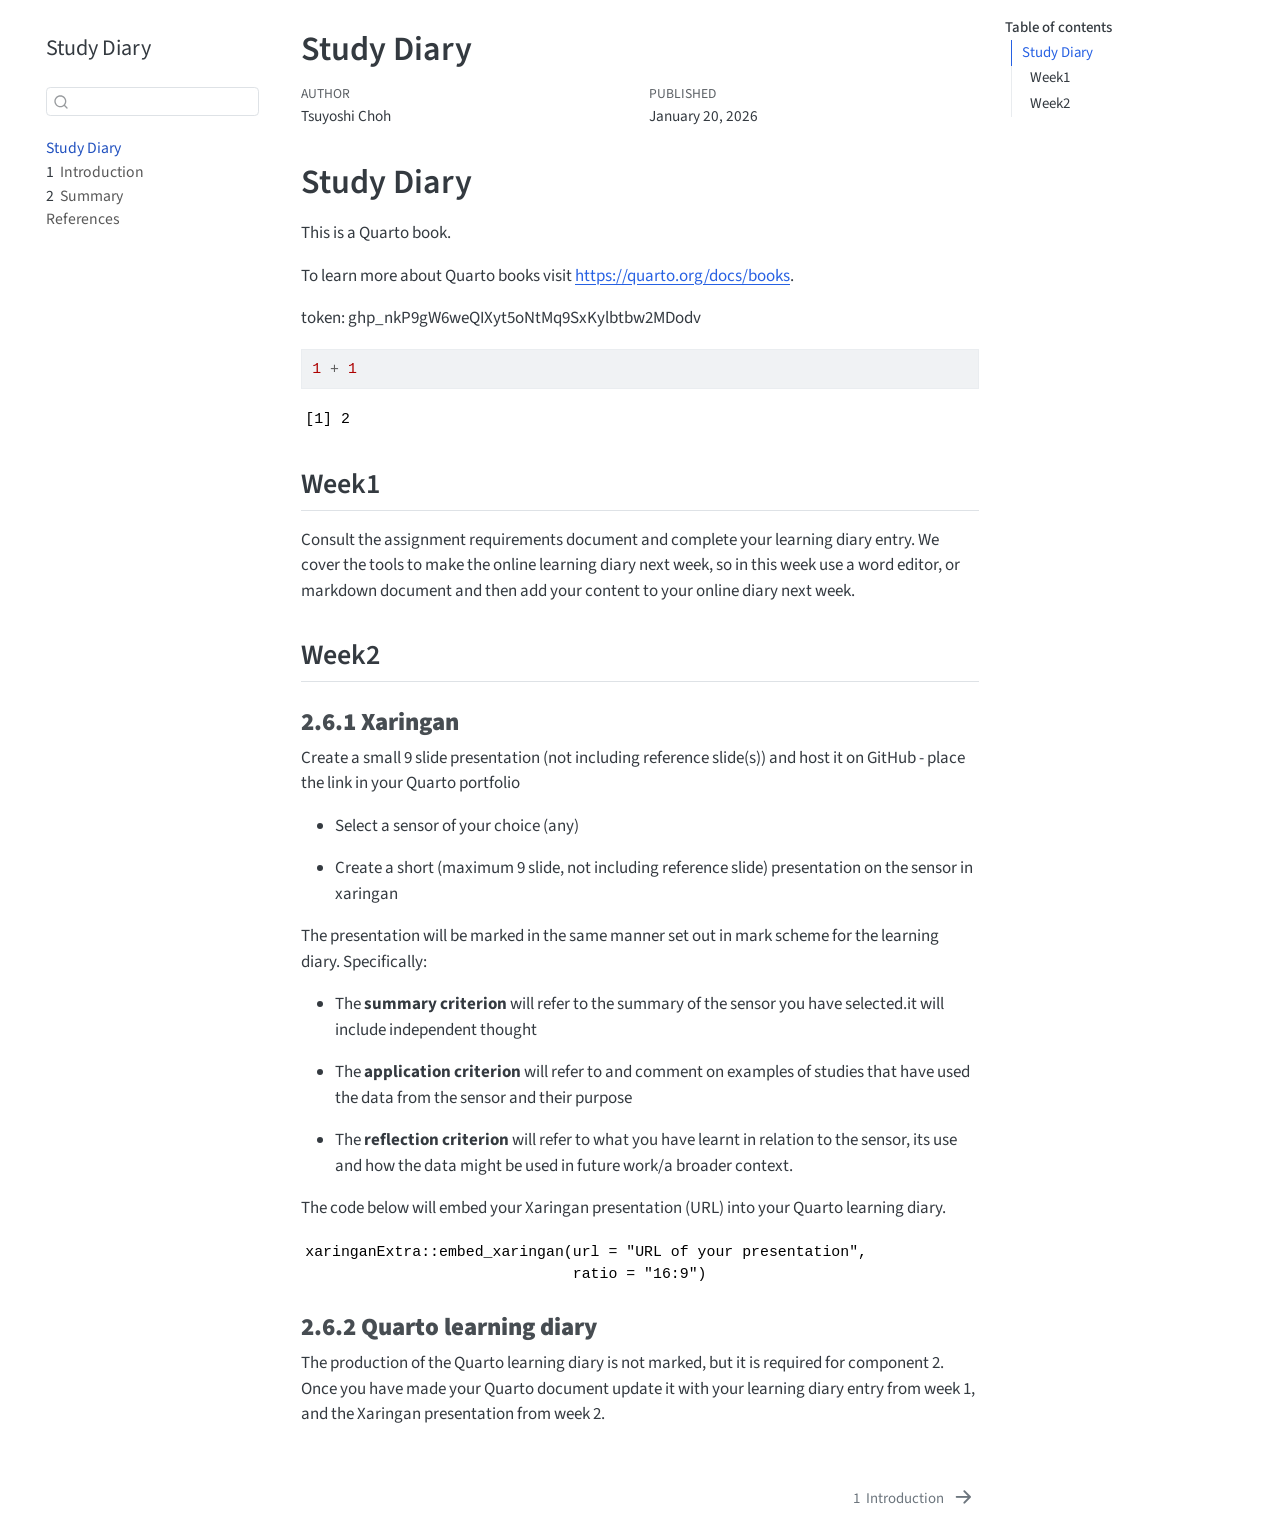
==== docs/index.html @ 83018c28 "Initial commit: setting up the structure for learning diary" ====
<!DOCTYPE html>
<html xmlns="http://www.w3.org/1999/xhtml" lang="en" xml:lang="en"><head>

<meta charset="utf-8">
<meta name="generator" content="quarto-1.8.27">

<meta name="viewport" content="width=device-width, initial-scale=1.0, user-scalable=yes">

<meta name="author" content="Tsuyoshi Choh">
<meta name="dcterms.date" content="2026-01-20">

<title>Study Diary</title>
<style>
code{white-space: pre-wrap;}
span.smallcaps{font-variant: small-caps;}
div.columns{display: flex; gap: min(4vw, 1.5em);}
div.column{flex: auto; overflow-x: auto;}
div.hanging-indent{margin-left: 1.5em; text-indent: -1.5em;}
ul.task-list{list-style: none;}
ul.task-list li input[type="checkbox"] {
  width: 0.8em;
  margin: 0 0.8em 0.2em -1em; /* quarto-specific, see https://github.com/quarto-dev/quarto-cli/issues/4556 */ 
  vertical-align: middle;
}
/* CSS for syntax highlighting */
html { -webkit-text-size-adjust: 100%; }
pre > code.sourceCode { white-space: pre; position: relative; }
pre > code.sourceCode > span { display: inline-block; line-height: 1.25; }
pre > code.sourceCode > span:empty { height: 1.2em; }
.sourceCode { overflow: visible; }
code.sourceCode > span { color: inherit; text-decoration: inherit; }
div.sourceCode { margin: 1em 0; }
pre.sourceCode { margin: 0; }
@media screen {
div.sourceCode { overflow: auto; }
}
@media print {
pre > code.sourceCode { white-space: pre-wrap; }
pre > code.sourceCode > span { text-indent: -5em; padding-left: 5em; }
}
pre.numberSource code
  { counter-reset: source-line 0; }
pre.numberSource code > span
  { position: relative; left: -4em; counter-increment: source-line; }
pre.numberSource code > span > a:first-child::before
  { content: counter(source-line);
    position: relative; left: -1em; text-align: right; vertical-align: baseline;
    border: none; display: inline-block;
    -webkit-touch-callout: none; -webkit-user-select: none;
    -khtml-user-select: none; -moz-user-select: none;
    -ms-user-select: none; user-select: none;
    padding: 0 4px; width: 4em;
  }
pre.numberSource { margin-left: 3em;  padding-left: 4px; }
div.sourceCode
  {   }
@media screen {
pre > code.sourceCode > span > a:first-child::before { text-decoration: underline; }
}
</style>


<script src="site_libs/quarto-nav/quarto-nav.js"></script>
<script src="site_libs/quarto-nav/headroom.min.js"></script>
<script src="site_libs/clipboard/clipboard.min.js"></script>
<script src="site_libs/quarto-search/autocomplete.umd.js"></script>
<script src="site_libs/quarto-search/fuse.min.js"></script>
<script src="site_libs/quarto-search/quarto-search.js"></script>
<meta name="quarto:offset" content="./">
<link href="./intro.html" rel="next">
<script src="site_libs/quarto-html/quarto.js" type="module"></script>
<script src="site_libs/quarto-html/tabsets/tabsets.js" type="module"></script>
<script src="site_libs/quarto-html/axe/axe-check.js" type="module"></script>
<script src="site_libs/quarto-html/popper.min.js"></script>
<script src="site_libs/quarto-html/tippy.umd.min.js"></script>
<script src="site_libs/quarto-html/anchor.min.js"></script>
<link href="site_libs/quarto-html/tippy.css" rel="stylesheet">
<link href="site_libs/quarto-html/quarto-syntax-highlighting-ed96de9b727972fe78a7b5d16c58bf87.css" rel="stylesheet" id="quarto-text-highlighting-styles">
<script src="site_libs/bootstrap/bootstrap.min.js"></script>
<link href="site_libs/bootstrap/bootstrap-icons.css" rel="stylesheet">
<link href="site_libs/bootstrap/bootstrap-27c261d06b905028a18691de25d09dde.min.css" rel="stylesheet" append-hash="true" id="quarto-bootstrap" data-mode="light">
<script id="quarto-search-options" type="application/json">{
  "location": "sidebar",
  "copy-button": false,
  "collapse-after": 3,
  "panel-placement": "start",
  "type": "textbox",
  "limit": 50,
  "keyboard-shortcut": [
    "f",
    "/",
    "s"
  ],
  "show-item-context": false,
  "language": {
    "search-no-results-text": "No results",
    "search-matching-documents-text": "matching documents",
    "search-copy-link-title": "Copy link to search",
    "search-hide-matches-text": "Hide additional matches",
    "search-more-match-text": "more match in this document",
    "search-more-matches-text": "more matches in this document",
    "search-clear-button-title": "Clear",
    "search-text-placeholder": "",
    "search-detached-cancel-button-title": "Cancel",
    "search-submit-button-title": "Submit",
    "search-label": "Search"
  }
}</script>


</head>

<body class="nav-sidebar floating quarto-light">

<div id="quarto-search-results"></div>
  <header id="quarto-header" class="headroom fixed-top">
  <nav class="quarto-secondary-nav">
    <div class="container-fluid d-flex">
      <button type="button" class="quarto-btn-toggle btn" data-bs-toggle="collapse" role="button" data-bs-target=".quarto-sidebar-collapse-item" aria-controls="quarto-sidebar" aria-expanded="false" aria-label="Toggle sidebar navigation" onclick="if (window.quartoToggleHeadroom) { window.quartoToggleHeadroom(); }">
        <i class="bi bi-layout-text-sidebar-reverse"></i>
      </button>
        <nav class="quarto-page-breadcrumbs" aria-label="breadcrumb"><ol class="breadcrumb"><li class="breadcrumb-item"><a href="./index.html">Study Diary</a></li></ol></nav>
        <a class="flex-grow-1" role="navigation" data-bs-toggle="collapse" data-bs-target=".quarto-sidebar-collapse-item" aria-controls="quarto-sidebar" aria-expanded="false" aria-label="Toggle sidebar navigation" onclick="if (window.quartoToggleHeadroom) { window.quartoToggleHeadroom(); }">      
        </a>
      <button type="button" class="btn quarto-search-button" aria-label="Search" onclick="window.quartoOpenSearch();">
        <i class="bi bi-search"></i>
      </button>
    </div>
  </nav>
</header>
<!-- content -->
<div id="quarto-content" class="quarto-container page-columns page-rows-contents page-layout-article">
<!-- sidebar -->
  <nav id="quarto-sidebar" class="sidebar collapse collapse-horizontal quarto-sidebar-collapse-item sidebar-navigation floating overflow-auto">
    <div class="pt-lg-2 mt-2 text-left sidebar-header">
    <div class="sidebar-title mb-0 py-0">
      <a href="./">Study Diary</a> 
    </div>
      </div>
        <div class="mt-2 flex-shrink-0 align-items-center">
        <div class="sidebar-search">
        <div id="quarto-search" class="" title="Search"></div>
        </div>
        </div>
    <div class="sidebar-menu-container"> 
    <ul class="list-unstyled mt-1">
        <li class="sidebar-item">
  <div class="sidebar-item-container"> 
  <a href="./index.html" class="sidebar-item-text sidebar-link active">
 <span class="menu-text">Study Diary</span></a>
  </div>
</li>
        <li class="sidebar-item">
  <div class="sidebar-item-container"> 
  <a href="./intro.html" class="sidebar-item-text sidebar-link">
 <span class="menu-text"><span class="chapter-number">1</span>&nbsp; <span class="chapter-title">Introduction</span></span></a>
  </div>
</li>
        <li class="sidebar-item">
  <div class="sidebar-item-container"> 
  <a href="./summary.html" class="sidebar-item-text sidebar-link">
 <span class="menu-text"><span class="chapter-number">2</span>&nbsp; <span class="chapter-title">Summary</span></span></a>
  </div>
</li>
        <li class="sidebar-item">
  <div class="sidebar-item-container"> 
  <a href="./references.html" class="sidebar-item-text sidebar-link">
 <span class="menu-text">References</span></a>
  </div>
</li>
    </ul>
    </div>
</nav>
<div id="quarto-sidebar-glass" class="quarto-sidebar-collapse-item" data-bs-toggle="collapse" data-bs-target=".quarto-sidebar-collapse-item"></div>
<!-- margin-sidebar -->
    <div id="quarto-margin-sidebar" class="sidebar margin-sidebar">
        <nav id="TOC" role="doc-toc" class="toc-active">
    <h2 id="toc-title">Table of contents</h2>
   
  <ul>
  <li><a href="#study-diary" id="toc-study-diary" class="nav-link active" data-scroll-target="#study-diary">Study Diary</a>
  <ul class="collapse">
  <li><a href="#week1" id="toc-week1" class="nav-link" data-scroll-target="#week1">Week1</a></li>
  <li><a href="#week2" id="toc-week2" class="nav-link" data-scroll-target="#week2">Week2</a>
  <ul class="collapse">
  <li><a href="#xaringan" id="toc-xaringan" class="nav-link" data-scroll-target="#xaringan"><strong>2.6.1 Xaringan</strong></a></li>
  <li><a href="#quarto-learning-diary" id="toc-quarto-learning-diary" class="nav-link" data-scroll-target="#quarto-learning-diary"><strong>2.6.2 Quarto learning diary</strong></a></li>
  </ul></li>
  </ul></li>
  </ul>
</nav>
    </div>
<!-- main -->
<main class="content" id="quarto-document-content">

<header id="title-block-header" class="quarto-title-block default">
<div class="quarto-title">
<h1 class="title">Study Diary</h1>
</div>



<div class="quarto-title-meta">

    <div>
    <div class="quarto-title-meta-heading">Author</div>
    <div class="quarto-title-meta-contents">
             <p>Tsuyoshi Choh </p>
          </div>
  </div>
    
    <div>
    <div class="quarto-title-meta-heading">Published</div>
    <div class="quarto-title-meta-contents">
      <p class="date">January 20, 2026</p>
    </div>
  </div>
  
    
  </div>
  


</header>


<section id="study-diary" class="level1 unnumbered">
<h1 class="unnumbered">Study Diary</h1>
<p>This is a Quarto book.</p>
<p>To learn more about Quarto books visit <a href="https://quarto.org/docs/books" class="uri">https://quarto.org/docs/books</a>.</p>
<p>token: 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</p>
<div class="cell">
<div class="code-copy-outer-scaffold"><div class="sourceCode cell-code" id="cb1"><pre class="sourceCode r code-with-copy"><code class="sourceCode r"><span id="cb1-1"><a href="#cb1-1" aria-hidden="true" tabindex="-1"></a><span class="dv">1</span> <span class="sc">+</span> <span class="dv">1</span></span></code></pre></div><button title="Copy to Clipboard" class="code-copy-button"><i class="bi"></i></button></div>
<div class="cell-output cell-output-stdout">
<pre><code>[1] 2</code></pre>
</div>
</div>
<section id="week1" class="level2">
<h2 class="anchored" data-anchor-id="week1">Week1</h2>
<p>Consult the assignment requirements document and complete your learning diary entry. We cover the tools to make the online learning diary next week, so in this week use a word editor, or markdown document and then add your content to your online diary next week.</p>
</section>
<section id="week2" class="level2">
<h2 class="anchored" data-anchor-id="week2">Week2</h2>
<section id="xaringan" class="level3">
<h3 class="anchored" data-anchor-id="xaringan"><strong>2.6.1 Xaringan</strong></h3>
<p>Create a small 9 slide presentation (not including reference slide(s)) and host it on GitHub - place the link in your Quarto portfolio</p>
<ul>
<li><p>Select a sensor of your choice (any)</p></li>
<li><p>Create a short (maximum 9 slide, not including reference slide) presentation on the sensor in xaringan</p></li>
</ul>
<p>The presentation will be marked in the same manner set out in mark scheme for the learning diary. Specifically:</p>
<ul>
<li><p>The <strong>summary criterion</strong> will refer to the summary of the sensor you have selected.it will include independent thought</p></li>
<li><p>The <strong>application criterion</strong> will refer to and comment on examples of studies that have used the data from the sensor and their purpose</p></li>
<li><p>The <strong>reflection criterion</strong> will refer to what you have learnt in relation to the sensor, its use and how the data might be used in future work/a broader context.</p></li>
</ul>
<p>The code below will embed your Xaringan presentation (URL) into your Quarto learning diary.</p>
<pre><code>xaringanExtra::embed_xaringan(url = "URL of your presentation",
                              ratio = "16:9")</code></pre>
</section>
<section id="quarto-learning-diary" class="level3">
<h3 class="anchored" data-anchor-id="quarto-learning-diary"><strong>2.6.2 Quarto learning diary</strong></h3>
<p>The production of the Quarto learning diary is not marked, but it is required for component 2. Once you have made your Quarto document update it with your learning diary entry from week 1, and the Xaringan presentation from week 2.</p>


</section>
</section>
</section>

</main> <!-- /main -->
<script id="quarto-html-after-body" type="application/javascript">
  window.document.addEventListener("DOMContentLoaded", function (event) {
    const icon = "";
    const anchorJS = new window.AnchorJS();
    anchorJS.options = {
      placement: 'right',
      icon: icon
    };
    anchorJS.add('.anchored');
    const isCodeAnnotation = (el) => {
      for (const clz of el.classList) {
        if (clz.startsWith('code-annotation-')) {                     
          return true;
        }
      }
      return false;
    }
    const onCopySuccess = function(e) {
      // button target
      const button = e.trigger;
      // don't keep focus
      button.blur();
      // flash "checked"
      button.classList.add('code-copy-button-checked');
      var currentTitle = button.getAttribute("title");
      button.setAttribute("title", "Copied!");
      let tooltip;
      if (window.bootstrap) {
        button.setAttribute("data-bs-toggle", "tooltip");
        button.setAttribute("data-bs-placement", "left");
        button.setAttribute("data-bs-title", "Copied!");
        tooltip = new bootstrap.Tooltip(button, 
          { trigger: "manual", 
            customClass: "code-copy-button-tooltip",
            offset: [0, -8]});
        tooltip.show();    
      }
      setTimeout(function() {
        if (tooltip) {
          tooltip.hide();
          button.removeAttribute("data-bs-title");
          button.removeAttribute("data-bs-toggle");
          button.removeAttribute("data-bs-placement");
        }
        button.setAttribute("title", currentTitle);
        button.classList.remove('code-copy-button-checked');
      }, 1000);
      // clear code selection
      e.clearSelection();
    }
    const getTextToCopy = function(trigger) {
      const outerScaffold = trigger.parentElement.cloneNode(true);
      const codeEl = outerScaffold.querySelector('code');
      for (const childEl of codeEl.children) {
        if (isCodeAnnotation(childEl)) {
          childEl.remove();
        }
      }
      return codeEl.innerText;
    }
    const clipboard = new window.ClipboardJS('.code-copy-button:not([data-in-quarto-modal])', {
      text: getTextToCopy
    });
    clipboard.on('success', onCopySuccess);
    if (window.document.getElementById('quarto-embedded-source-code-modal')) {
      const clipboardModal = new window.ClipboardJS('.code-copy-button[data-in-quarto-modal]', {
        text: getTextToCopy,
        container: window.document.getElementById('quarto-embedded-source-code-modal')
      });
      clipboardModal.on('success', onCopySuccess);
    }
      var localhostRegex = new RegExp(/^(?:http|https):\/\/localhost\:?[0-9]*\//);
      var mailtoRegex = new RegExp(/^mailto:/);
        var filterRegex = new RegExp('/' + window.location.host + '/');
      var isInternal = (href) => {
          return filterRegex.test(href) || localhostRegex.test(href) || mailtoRegex.test(href);
      }
      // Inspect non-navigation links and adorn them if external
     var links = window.document.querySelectorAll('a[href]:not(.nav-link):not(.navbar-brand):not(.toc-action):not(.sidebar-link):not(.sidebar-item-toggle):not(.pagination-link):not(.no-external):not([aria-hidden]):not(.dropdown-item):not(.quarto-navigation-tool):not(.about-link)');
      for (var i=0; i<links.length; i++) {
        const link = links[i];
        if (!isInternal(link.href)) {
          // undo the damage that might have been done by quarto-nav.js in the case of
          // links that we want to consider external
          if (link.dataset.originalHref !== undefined) {
            link.href = link.dataset.originalHref;
          }
        }
      }
    function tippyHover(el, contentFn, onTriggerFn, onUntriggerFn) {
      const config = {
        allowHTML: true,
        maxWidth: 500,
        delay: 100,
        arrow: false,
        appendTo: function(el) {
            return el.parentElement;
        },
        interactive: true,
        interactiveBorder: 10,
        theme: 'quarto',
        placement: 'bottom-start',
      };
      if (contentFn) {
        config.content = contentFn;
      }
      if (onTriggerFn) {
        config.onTrigger = onTriggerFn;
      }
      if (onUntriggerFn) {
        config.onUntrigger = onUntriggerFn;
      }
      window.tippy(el, config); 
    }
    const noterefs = window.document.querySelectorAll('a[role="doc-noteref"]');
    for (var i=0; i<noterefs.length; i++) {
      const ref = noterefs[i];
      tippyHover(ref, function() {
        // use id or data attribute instead here
        let href = ref.getAttribute('data-footnote-href') || ref.getAttribute('href');
        try { href = new URL(href).hash; } catch {}
        const id = href.replace(/^#\/?/, "");
        const note = window.document.getElementById(id);
        if (note) {
          return note.innerHTML;
        } else {
          return "";
        }
      });
    }
    const xrefs = window.document.querySelectorAll('a.quarto-xref');
    const processXRef = (id, note) => {
      // Strip column container classes
      const stripColumnClz = (el) => {
        el.classList.remove("page-full", "page-columns");
        if (el.children) {
          for (const child of el.children) {
            stripColumnClz(child);
          }
        }
      }
      stripColumnClz(note)
      if (id === null || id.startsWith('sec-')) {
        // Special case sections, only their first couple elements
        const container = document.createElement("div");
        if (note.children && note.children.length > 2) {
          container.appendChild(note.children[0].cloneNode(true));
          for (let i = 1; i < note.children.length; i++) {
            const child = note.children[i];
            if (child.tagName === "P" && child.innerText === "") {
              continue;
            } else {
              container.appendChild(child.cloneNode(true));
              break;
            }
          }
          if (window.Quarto?.typesetMath) {
            window.Quarto.typesetMath(container);
          }
          return container.innerHTML
        } else {
          if (window.Quarto?.typesetMath) {
            window.Quarto.typesetMath(note);
          }
          return note.innerHTML;
        }
      } else {
        // Remove any anchor links if they are present
        const anchorLink = note.querySelector('a.anchorjs-link');
        if (anchorLink) {
          anchorLink.remove();
        }
        if (window.Quarto?.typesetMath) {
          window.Quarto.typesetMath(note);
        }
        if (note.classList.contains("callout")) {
          return note.outerHTML;
        } else {
          return note.innerHTML;
        }
      }
    }
    for (var i=0; i<xrefs.length; i++) {
      const xref = xrefs[i];
      tippyHover(xref, undefined, function(instance) {
        instance.disable();
        let url = xref.getAttribute('href');
        let hash = undefined; 
        if (url.startsWith('#')) {
          hash = url;
        } else {
          try { hash = new URL(url).hash; } catch {}
        }
        if (hash) {
          const id = hash.replace(/^#\/?/, "");
          const note = window.document.getElementById(id);
          if (note !== null) {
            try {
              const html = processXRef(id, note.cloneNode(true));
              instance.setContent(html);
            } finally {
              instance.enable();
              instance.show();
            }
          } else {
            // See if we can fetch this
            fetch(url.split('#')[0])
            .then(res => res.text())
            .then(html => {
              const parser = new DOMParser();
              const htmlDoc = parser.parseFromString(html, "text/html");
              const note = htmlDoc.getElementById(id);
              if (note !== null) {
                const html = processXRef(id, note);
                instance.setContent(html);
              } 
            }).finally(() => {
              instance.enable();
              instance.show();
            });
          }
        } else {
          // See if we can fetch a full url (with no hash to target)
          // This is a special case and we should probably do some content thinning / targeting
          fetch(url)
          .then(res => res.text())
          .then(html => {
            const parser = new DOMParser();
            const htmlDoc = parser.parseFromString(html, "text/html");
            const note = htmlDoc.querySelector('main.content');
            if (note !== null) {
              // This should only happen for chapter cross references
              // (since there is no id in the URL)
              // remove the first header
              if (note.children.length > 0 && note.children[0].tagName === "HEADER") {
                note.children[0].remove();
              }
              const html = processXRef(null, note);
              instance.setContent(html);
            } 
          }).finally(() => {
            instance.enable();
            instance.show();
          });
        }
      }, function(instance) {
      });
    }
        let selectedAnnoteEl;
        const selectorForAnnotation = ( cell, annotation) => {
          let cellAttr = 'data-code-cell="' + cell + '"';
          let lineAttr = 'data-code-annotation="' +  annotation + '"';
          const selector = 'span[' + cellAttr + '][' + lineAttr + ']';
          return selector;
        }
        const selectCodeLines = (annoteEl) => {
          const doc = window.document;
          const targetCell = annoteEl.getAttribute("data-target-cell");
          const targetAnnotation = annoteEl.getAttribute("data-target-annotation");
          const annoteSpan = window.document.querySelector(selectorForAnnotation(targetCell, targetAnnotation));
          const lines = annoteSpan.getAttribute("data-code-lines").split(",");
          const lineIds = lines.map((line) => {
            return targetCell + "-" + line;
          })
          let top = null;
          let height = null;
          let parent = null;
          if (lineIds.length > 0) {
              //compute the position of the single el (top and bottom and make a div)
              const el = window.document.getElementById(lineIds[0]);
              top = el.offsetTop;
              height = el.offsetHeight;
              parent = el.parentElement.parentElement;
            if (lineIds.length > 1) {
              const lastEl = window.document.getElementById(lineIds[lineIds.length - 1]);
              const bottom = lastEl.offsetTop + lastEl.offsetHeight;
              height = bottom - top;
            }
            if (top !== null && height !== null && parent !== null) {
              // cook up a div (if necessary) and position it 
              let div = window.document.getElementById("code-annotation-line-highlight");
              if (div === null) {
                div = window.document.createElement("div");
                div.setAttribute("id", "code-annotation-line-highlight");
                div.style.position = 'absolute';
                parent.appendChild(div);
              }
              div.style.top = top - 2 + "px";
              div.style.height = height + 4 + "px";
              div.style.left = 0;
              let gutterDiv = window.document.getElementById("code-annotation-line-highlight-gutter");
              if (gutterDiv === null) {
                gutterDiv = window.document.createElement("div");
                gutterDiv.setAttribute("id", "code-annotation-line-highlight-gutter");
                gutterDiv.style.position = 'absolute';
                const codeCell = window.document.getElementById(targetCell);
                const gutter = codeCell.querySelector('.code-annotation-gutter');
                gutter.appendChild(gutterDiv);
              }
              gutterDiv.style.top = top - 2 + "px";
              gutterDiv.style.height = height + 4 + "px";
            }
            selectedAnnoteEl = annoteEl;
          }
        };
        const unselectCodeLines = () => {
          const elementsIds = ["code-annotation-line-highlight", "code-annotation-line-highlight-gutter"];
          elementsIds.forEach((elId) => {
            const div = window.document.getElementById(elId);
            if (div) {
              div.remove();
            }
          });
          selectedAnnoteEl = undefined;
        };
          // Handle positioning of the toggle
      window.addEventListener(
        "resize",
        throttle(() => {
          elRect = undefined;
          if (selectedAnnoteEl) {
            selectCodeLines(selectedAnnoteEl);
          }
        }, 10)
      );
      function throttle(fn, ms) {
      let throttle = false;
      let timer;
        return (...args) => {
          if(!throttle) { // first call gets through
              fn.apply(this, args);
              throttle = true;
          } else { // all the others get throttled
              if(timer) clearTimeout(timer); // cancel #2
              timer = setTimeout(() => {
                fn.apply(this, args);
                timer = throttle = false;
              }, ms);
          }
        };
      }
        // Attach click handler to the DT
        const annoteDls = window.document.querySelectorAll('dt[data-target-cell]');
        for (const annoteDlNode of annoteDls) {
          annoteDlNode.addEventListener('click', (event) => {
            const clickedEl = event.target;
            if (clickedEl !== selectedAnnoteEl) {
              unselectCodeLines();
              const activeEl = window.document.querySelector('dt[data-target-cell].code-annotation-active');
              if (activeEl) {
                activeEl.classList.remove('code-annotation-active');
              }
              selectCodeLines(clickedEl);
              clickedEl.classList.add('code-annotation-active');
            } else {
              // Unselect the line
              unselectCodeLines();
              clickedEl.classList.remove('code-annotation-active');
            }
          });
        }
    const findCites = (el) => {
      const parentEl = el.parentElement;
      if (parentEl) {
        const cites = parentEl.dataset.cites;
        if (cites) {
          return {
            el,
            cites: cites.split(' ')
          };
        } else {
          return findCites(el.parentElement)
        }
      } else {
        return undefined;
      }
    };
    var bibliorefs = window.document.querySelectorAll('a[role="doc-biblioref"]');
    for (var i=0; i<bibliorefs.length; i++) {
      const ref = bibliorefs[i];
      const citeInfo = findCites(ref);
      if (citeInfo) {
        tippyHover(citeInfo.el, function() {
          var popup = window.document.createElement('div');
          citeInfo.cites.forEach(function(cite) {
            var citeDiv = window.document.createElement('div');
            citeDiv.classList.add('hanging-indent');
            citeDiv.classList.add('csl-entry');
            var biblioDiv = window.document.getElementById('ref-' + cite);
            if (biblioDiv) {
              citeDiv.innerHTML = biblioDiv.innerHTML;
            }
            popup.appendChild(citeDiv);
          });
          return popup.innerHTML;
        });
      }
    }
  });
  </script>
<nav class="page-navigation">
  <div class="nav-page nav-page-previous">
  </div>
  <div class="nav-page nav-page-next">
      <a href="./intro.html" class="pagination-link" aria-label="Introduction">
        <span class="nav-page-text"><span class="chapter-number">1</span>&nbsp; <span class="chapter-title">Introduction</span></span> <i class="bi bi-arrow-right-short"></i>
      </a>
  </div>
</nav>
</div> <!-- /content -->




</body></html>
---- docs/site_libs/quarto-html/tippy.css ----
.tippy-box[data-animation=fade][data-state=hidden]{opacity:0}[data-tippy-root]{max-width:calc(100vw - 10px)}.tippy-box{position:relative;background-color:#333;color:#fff;border-radius:4px;font-size:14px;line-height:1.4;white-space:normal;outline:0;transition-property:transform,visibility,opacity}.tippy-box[data-placement^=top]>.tippy-arrow{bottom:0}.tippy-box[data-placement^=top]>.tippy-arrow:before{bottom:-7px;left:0;border-width:8px 8px 0;border-top-color:initial;transform-origin:center top}.tippy-box[data-placement^=bottom]>.tippy-arrow{top:0}.tippy-box[data-placement^=bottom]>.tippy-arrow:before{top:-7px;left:0;border-width:0 8px 8px;border-bottom-color:initial;transform-origin:center bottom}.tippy-box[data-placement^=left]>.tippy-arrow{right:0}.tippy-box[data-placement^=left]>.tippy-arrow:before{border-width:8px 0 8px 8px;border-left-color:initial;right:-7px;transform-origin:center left}.tippy-box[data-placement^=right]>.tippy-arrow{left:0}.tippy-box[data-placement^=right]>.tippy-arrow:before{left:-7px;border-width:8px 8px 8px 0;border-right-color:initial;transform-origin:center right}.tippy-box[data-inertia][data-state=visible]{transition-timing-function:cubic-bezier(.54,1.5,.38,1.11)}.tippy-arrow{width:16px;height:16px;color:#333}.tippy-arrow:before{content:"";position:absolute;border-color:transparent;border-style:solid}.tippy-content{position:relative;padding:5px 9px;z-index:1}
---- docs/site_libs/quarto-html/quarto-syntax-highlighting-ed96de9b727972fe78a7b5d16c58bf87.css ----
/* quarto syntax highlight colors */
:root {
  --quarto-hl-ot-color: #003B4F;
  --quarto-hl-at-color: #657422;
  --quarto-hl-ss-color: #20794D;
  --quarto-hl-an-color: #5E5E5E;
  --quarto-hl-fu-color: #4758AB;
  --quarto-hl-st-color: #20794D;
  --quarto-hl-cf-color: #003B4F;
  --quarto-hl-op-color: #5E5E5E;
  --quarto-hl-er-color: #AD0000;
  --quarto-hl-bn-color: #AD0000;
  --quarto-hl-al-color: #AD0000;
  --quarto-hl-va-color: #111111;
  --quarto-hl-bu-color: inherit;
  --quarto-hl-ex-color: inherit;
  --quarto-hl-pp-color: #AD0000;
  --quarto-hl-in-color: #5E5E5E;
  --quarto-hl-vs-color: #20794D;
  --quarto-hl-wa-color: #5E5E5E;
  --quarto-hl-do-color: #5E5E5E;
  --quarto-hl-im-color: #00769E;
  --quarto-hl-ch-color: #20794D;
  --quarto-hl-dt-color: #AD0000;
  --quarto-hl-fl-color: #AD0000;
  --quarto-hl-co-color: #5E5E5E;
  --quarto-hl-cv-color: #5E5E5E;
  --quarto-hl-cn-color: #8f5902;
  --quarto-hl-sc-color: #5E5E5E;
  --quarto-hl-dv-color: #AD0000;
  --quarto-hl-kw-color: #003B4F;
}

/* other quarto variables */
:root {
  --quarto-font-monospace: SFMono-Regular, Menlo, Monaco, Consolas, "Liberation Mono", "Courier New", monospace;
}

/* syntax highlight based on Pandoc's rules */
pre > code.sourceCode > span {
  color: #003B4F;
}

code.sourceCode > span {
  color: #003B4F;
}

div.sourceCode,
div.sourceCode pre.sourceCode {
  color: #003B4F;
}

/* Normal */
code span {
  color: #003B4F;
}

/* Alert */
code span.al {
  color: #AD0000;
  font-style: inherit;
}

/* Annotation */
code span.an {
  color: #5E5E5E;
  font-style: inherit;
}

/* Attribute */
code span.at {
  color: #657422;
  font-style: inherit;
}

/* BaseN */
code span.bn {
  color: #AD0000;
  font-style: inherit;
}

/* BuiltIn */
code span.bu {
  font-style: inherit;
}

/* ControlFlow */
code span.cf {
  color: #003B4F;
  font-weight: bold;
  font-style: inherit;
}

/* Char */
code span.ch {
  color: #20794D;
  font-style: inherit;
}

/* Constant */
code span.cn {
  color: #8f5902;
  font-style: inherit;
}

/* Comment */
code span.co {
  color: #5E5E5E;
  font-style: inherit;
}

/* CommentVar */
code span.cv {
  color: #5E5E5E;
  font-style: italic;
}

/* Documentation */
code span.do {
  color: #5E5E5E;
  font-style: italic;
}

/* DataType */
code span.dt {
  color: #AD0000;
  font-style: inherit;
}

/* DecVal */
code span.dv {
  color: #AD0000;
  font-style: inherit;
}

/* Error */
code span.er {
  color: #AD0000;
  font-style: inherit;
}

/* Extension */
code span.ex {
  font-style: inherit;
}

/* Float */
code span.fl {
  color: #AD0000;
  font-style: inherit;
}

/* Function */
code span.fu {
  color: #4758AB;
  font-style: inherit;
}

/* Import */
code span.im {
  color: #00769E;
  font-style: inherit;
}

/* Information */
code span.in {
  color: #5E5E5E;
  font-style: inherit;
}

/* Keyword */
code span.kw {
  color: #003B4F;
  font-weight: bold;
  font-style: inherit;
}

/* Operator */
code span.op {
  color: #5E5E5E;
  font-style: inherit;
}

/* Other */
code span.ot {
  color: #003B4F;
  font-style: inherit;
}

/* Preprocessor */
code span.pp {
  color: #AD0000;
  font-style: inherit;
}

/* SpecialChar */
code span.sc {
  color: #5E5E5E;
  font-style: inherit;
}

/* SpecialString */
code span.ss {
  color: #20794D;
  font-style: inherit;
}

/* String */
code span.st {
  color: #20794D;
  font-style: inherit;
}

/* Variable */
code span.va {
  color: #111111;
  font-style: inherit;
}

/* VerbatimString */
code span.vs {
  color: #20794D;
  font-style: inherit;
}

/* Warning */
code span.wa {
  color: #5E5E5E;
  font-style: italic;
}

.prevent-inlining {
  content: "</";
}

/*# sourceMappingURL=0920dd6d7437995b8cdf7429764427b1.css.map */
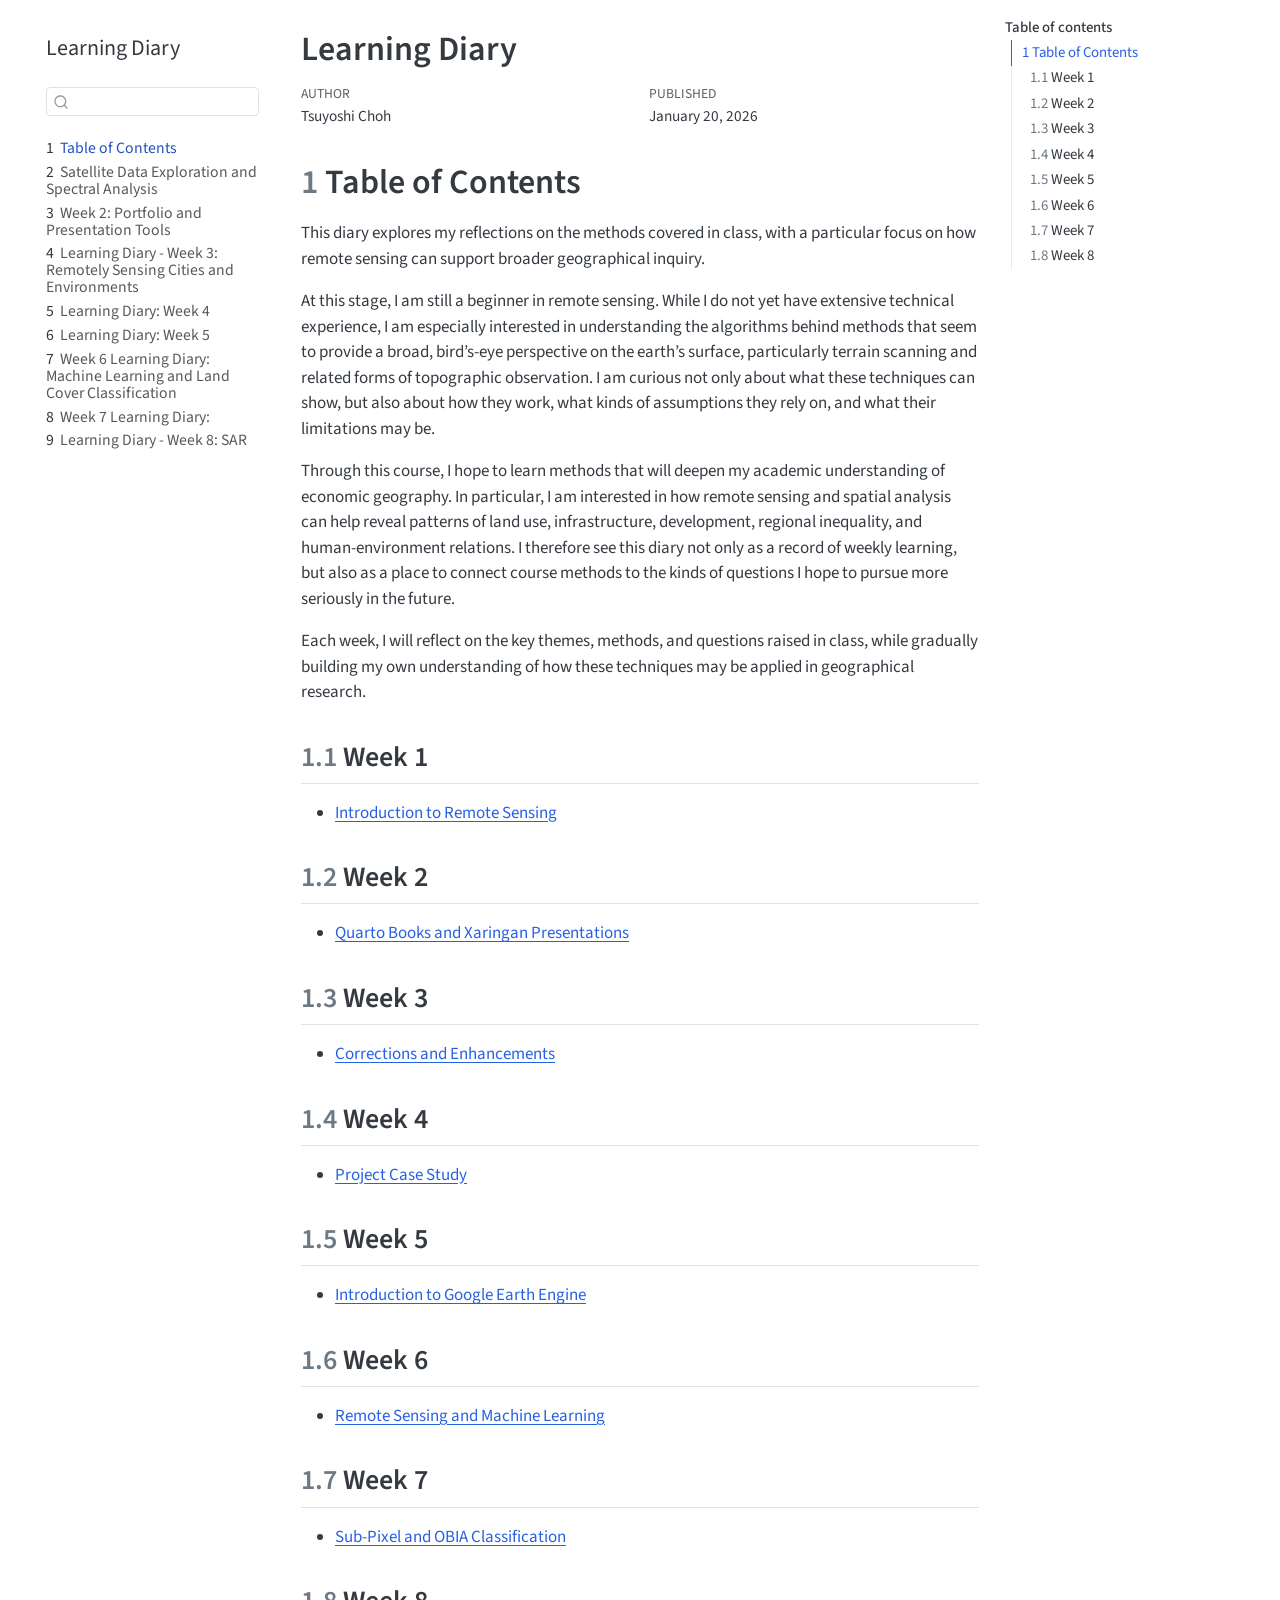
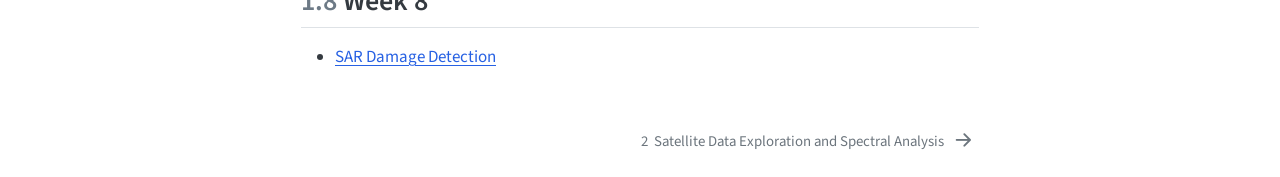
==== commit 3cc31c97: "Improve the content and sentence" ====
--- a/docs/index.html
+++ b/docs/index.html
@@ -9,7 +9,7 @@
 <meta name="author" content="Tsuyoshi Choh">
 <meta name="dcterms.date" content="2026-01-20">
 
-<title>Study Diary</title>
+<title>Learning Diary</title>
 <style>
 code{white-space: pre-wrap;}
 span.smallcaps{font-variant: small-caps;}
@@ -22,41 +22,6 @@
   margin: 0 0.8em 0.2em -1em; /* quarto-specific, see https://github.com/quarto-dev/quarto-cli/issues/4556 */ 
   vertical-align: middle;
 }
-/* CSS for syntax highlighting */
-html { -webkit-text-size-adjust: 100%; }
-pre > code.sourceCode { white-space: pre; position: relative; }
-pre > code.sourceCode > span { display: inline-block; line-height: 1.25; }
-pre > code.sourceCode > span:empty { height: 1.2em; }
-.sourceCode { overflow: visible; }
-code.sourceCode > span { color: inherit; text-decoration: inherit; }
-div.sourceCode { margin: 1em 0; }
-pre.sourceCode { margin: 0; }
-@media screen {
-div.sourceCode { overflow: auto; }
-}
-@media print {
-pre > code.sourceCode { white-space: pre-wrap; }
-pre > code.sourceCode > span { text-indent: -5em; padding-left: 5em; }
-}
-pre.numberSource code
-  { counter-reset: source-line 0; }
-pre.numberSource code > span
-  { position: relative; left: -4em; counter-increment: source-line; }
-pre.numberSource code > span > a:first-child::before
-  { content: counter(source-line);
-    position: relative; left: -1em; text-align: right; vertical-align: baseline;
-    border: none; display: inline-block;
-    -webkit-touch-callout: none; -webkit-user-select: none;
-    -khtml-user-select: none; -moz-user-select: none;
-    -ms-user-select: none; user-select: none;
-    padding: 0 4px; width: 4em;
-  }
-pre.numberSource { margin-left: 3em;  padding-left: 4px; }
-div.sourceCode
-  {   }
-@media screen {
-pre > code.sourceCode > span > a:first-child::before { text-decoration: underline; }
-}
 </style>
 
 
@@ -67,7 +32,7 @@
 <script src="site_libs/quarto-search/fuse.min.js"></script>
 <script src="site_libs/quarto-search/quarto-search.js"></script>
 <meta name="quarto:offset" content="./">
-<link href="./intro.html" rel="next">
+<link href="./week1.html" rel="next">
 <script src="site_libs/quarto-html/quarto.js" type="module"></script>
 <script src="site_libs/quarto-html/tabsets/tabsets.js" type="module"></script>
 <script src="site_libs/quarto-html/axe/axe-check.js" type="module"></script>
@@ -119,7 +84,7 @@
       <button type="button" class="quarto-btn-toggle btn" data-bs-toggle="collapse" role="button" data-bs-target=".quarto-sidebar-collapse-item" aria-controls="quarto-sidebar" aria-expanded="false" aria-label="Toggle sidebar navigation" onclick="if (window.quartoToggleHeadroom) { window.quartoToggleHeadroom(); }">
         <i class="bi bi-layout-text-sidebar-reverse"></i>
       </button>
-        <nav class="quarto-page-breadcrumbs" aria-label="breadcrumb"><ol class="breadcrumb"><li class="breadcrumb-item"><a href="./index.html">Study Diary</a></li></ol></nav>
+        <nav class="quarto-page-breadcrumbs" aria-label="breadcrumb"><ol class="breadcrumb"><li class="breadcrumb-item"><a href="./index.html"><span class="chapter-number">1</span>&nbsp; <span class="chapter-title">Table of Contents</span></a></li></ol></nav>
         <a class="flex-grow-1" role="navigation" data-bs-toggle="collapse" data-bs-target=".quarto-sidebar-collapse-item" aria-controls="quarto-sidebar" aria-expanded="false" aria-label="Toggle sidebar navigation" onclick="if (window.quartoToggleHeadroom) { window.quartoToggleHeadroom(); }">      
         </a>
       <button type="button" class="btn quarto-search-button" aria-label="Search" onclick="window.quartoOpenSearch();">
@@ -134,7 +99,7 @@
   <nav id="quarto-sidebar" class="sidebar collapse collapse-horizontal quarto-sidebar-collapse-item sidebar-navigation floating overflow-auto">
     <div class="pt-lg-2 mt-2 text-left sidebar-header">
     <div class="sidebar-title mb-0 py-0">
-      <a href="./">Study Diary</a> 
+      <a href="./">Learning Diary</a> 
     </div>
       </div>
         <div class="mt-2 flex-shrink-0 align-items-center">
@@ -147,25 +112,55 @@
         <li class="sidebar-item">
   <div class="sidebar-item-container"> 
   <a href="./index.html" class="sidebar-item-text sidebar-link active">
- <span class="menu-text">Study Diary</span></a>
-  </div>
-</li>
-        <li class="sidebar-item">
-  <div class="sidebar-item-container"> 
-  <a href="./intro.html" class="sidebar-item-text sidebar-link">
- <span class="menu-text"><span class="chapter-number">1</span>&nbsp; <span class="chapter-title">Introduction</span></span></a>
-  </div>
-</li>
-        <li class="sidebar-item">
-  <div class="sidebar-item-container"> 
-  <a href="./summary.html" class="sidebar-item-text sidebar-link">
- <span class="menu-text"><span class="chapter-number">2</span>&nbsp; <span class="chapter-title">Summary</span></span></a>
-  </div>
-</li>
-        <li class="sidebar-item">
-  <div class="sidebar-item-container"> 
-  <a href="./references.html" class="sidebar-item-text sidebar-link">
- <span class="menu-text">References</span></a>
+ <span class="menu-text"><span class="chapter-number">1</span>&nbsp; <span class="chapter-title">Table of Contents</span></span></a>
+  </div>
+</li>
+        <li class="sidebar-item">
+  <div class="sidebar-item-container"> 
+  <a href="./week1.html" class="sidebar-item-text sidebar-link">
+ <span class="menu-text"><span class="chapter-number">2</span>&nbsp; <span class="chapter-title">Satellite Data Exploration and Spectral Analysis</span></span></a>
+  </div>
+</li>
+        <li class="sidebar-item">
+  <div class="sidebar-item-container"> 
+  <a href="./week2.html" class="sidebar-item-text sidebar-link">
+ <span class="menu-text"><span class="chapter-number">3</span>&nbsp; <span class="chapter-title">Week 2: Portfolio and Presentation Tools</span></span></a>
+  </div>
+</li>
+        <li class="sidebar-item">
+  <div class="sidebar-item-container"> 
+  <a href="./week3.html" class="sidebar-item-text sidebar-link">
+ <span class="menu-text"><span class="chapter-number">4</span>&nbsp; <span class="chapter-title">Learning Diary - Week 3: Remotely Sensing Cities and Environments</span></span></a>
+  </div>
+</li>
+        <li class="sidebar-item">
+  <div class="sidebar-item-container"> 
+  <a href="./week4.html" class="sidebar-item-text sidebar-link">
+ <span class="menu-text"><span class="chapter-number">5</span>&nbsp; <span class="chapter-title">Learning Diary: Week 4</span></span></a>
+  </div>
+</li>
+        <li class="sidebar-item">
+  <div class="sidebar-item-container"> 
+  <a href="./week5.html" class="sidebar-item-text sidebar-link">
+ <span class="menu-text"><span class="chapter-number">6</span>&nbsp; <span class="chapter-title">Learning Diary: Week 5</span></span></a>
+  </div>
+</li>
+        <li class="sidebar-item">
+  <div class="sidebar-item-container"> 
+  <a href="./week6.html" class="sidebar-item-text sidebar-link">
+ <span class="menu-text"><span class="chapter-number">7</span>&nbsp; <span class="chapter-title">Week 6 Learning Diary: Machine Learning and Land Cover Classification</span></span></a>
+  </div>
+</li>
+        <li class="sidebar-item">
+  <div class="sidebar-item-container"> 
+  <a href="./week7.html" class="sidebar-item-text sidebar-link">
+ <span class="menu-text"><span class="chapter-number">8</span>&nbsp; <span class="chapter-title">Week 7 Learning Diary:</span></span></a>
+  </div>
+</li>
+        <li class="sidebar-item">
+  <div class="sidebar-item-container"> 
+  <a href="./week8.html" class="sidebar-item-text sidebar-link">
+ <span class="menu-text"><span class="chapter-number">9</span>&nbsp; <span class="chapter-title">Learning Diary - Week 8: SAR</span></span></a>
   </div>
 </li>
     </ul>
@@ -178,14 +173,16 @@
     <h2 id="toc-title">Table of contents</h2>
    
   <ul>
-  <li><a href="#study-diary" id="toc-study-diary" class="nav-link active" data-scroll-target="#study-diary">Study Diary</a>
+  <li><a href="#table-of-contents" id="toc-table-of-contents" class="nav-link active" data-scroll-target="#table-of-contents"><span class="header-section-number">1</span> Table of Contents</a>
   <ul class="collapse">
-  <li><a href="#week1" id="toc-week1" class="nav-link" data-scroll-target="#week1">Week1</a></li>
-  <li><a href="#week2" id="toc-week2" class="nav-link" data-scroll-target="#week2">Week2</a>
-  <ul class="collapse">
-  <li><a href="#xaringan" id="toc-xaringan" class="nav-link" data-scroll-target="#xaringan"><strong>2.6.1 Xaringan</strong></a></li>
-  <li><a href="#quarto-learning-diary" id="toc-quarto-learning-diary" class="nav-link" data-scroll-target="#quarto-learning-diary"><strong>2.6.2 Quarto learning diary</strong></a></li>
-  </ul></li>
+  <li><a href="#week-1" id="toc-week-1" class="nav-link" data-scroll-target="#week-1"><span class="header-section-number">1.1</span> Week 1</a></li>
+  <li><a href="#week-2" id="toc-week-2" class="nav-link" data-scroll-target="#week-2"><span class="header-section-number">1.2</span> Week 2</a></li>
+  <li><a href="#week-3" id="toc-week-3" class="nav-link" data-scroll-target="#week-3"><span class="header-section-number">1.3</span> Week 3</a></li>
+  <li><a href="#week-4" id="toc-week-4" class="nav-link" data-scroll-target="#week-4"><span class="header-section-number">1.4</span> Week 4</a></li>
+  <li><a href="#week-5" id="toc-week-5" class="nav-link" data-scroll-target="#week-5"><span class="header-section-number">1.5</span> Week 5</a></li>
+  <li><a href="#week-6" id="toc-week-6" class="nav-link" data-scroll-target="#week-6"><span class="header-section-number">1.6</span> Week 6</a></li>
+  <li><a href="#week-7" id="toc-week-7" class="nav-link" data-scroll-target="#week-7"><span class="header-section-number">1.7</span> Week 7</a></li>
+  <li><a href="#week-8" id="toc-week-8" class="nav-link" data-scroll-target="#week-8"><span class="header-section-number">1.8</span> Week 8</a></li>
   </ul></li>
   </ul>
 </nav>
@@ -195,7 +192,7 @@
 
 <header id="title-block-header" class="quarto-title-block default">
 <div class="quarto-title">
-<h1 class="title">Study Diary</h1>
+<h1 class="title">Learning Diary</h1>
 </div>
 
 
@@ -224,46 +221,61 @@
 </header>
 
 
-<section id="study-diary" class="level1 unnumbered">
-<h1 class="unnumbered">Study Diary</h1>
-<p>This is a Quarto book.</p>
-<p>To learn more about Quarto books visit <a href="https://quarto.org/docs/books" class="uri">https://quarto.org/docs/books</a>.</p>
-<p>token: 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</p>
-<div class="cell">
-<div class="code-copy-outer-scaffold"><div class="sourceCode cell-code" id="cb1"><pre class="sourceCode r code-with-copy"><code class="sourceCode r"><span id="cb1-1"><a href="#cb1-1" aria-hidden="true" tabindex="-1"></a><span class="dv">1</span> <span class="sc">+</span> <span class="dv">1</span></span></code></pre></div><button title="Copy to Clipboard" class="code-copy-button"><i class="bi"></i></button></div>
-<div class="cell-output cell-output-stdout">
-<pre><code>[1] 2</code></pre>
-</div>
-</div>
-<section id="week1" class="level2">
-<h2 class="anchored" data-anchor-id="week1">Week1</h2>
-<p>Consult the assignment requirements document and complete your learning diary entry. We cover the tools to make the online learning diary next week, so in this week use a word editor, or markdown document and then add your content to your online diary next week.</p>
-</section>
-<section id="week2" class="level2">
-<h2 class="anchored" data-anchor-id="week2">Week2</h2>
-<section id="xaringan" class="level3">
-<h3 class="anchored" data-anchor-id="xaringan"><strong>2.6.1 Xaringan</strong></h3>
-<p>Create a small 9 slide presentation (not including reference slide(s)) and host it on GitHub - place the link in your Quarto portfolio</p>
-<ul>
-<li><p>Select a sensor of your choice (any)</p></li>
-<li><p>Create a short (maximum 9 slide, not including reference slide) presentation on the sensor in xaringan</p></li>
-</ul>
-<p>The presentation will be marked in the same manner set out in mark scheme for the learning diary. Specifically:</p>
-<ul>
-<li><p>The <strong>summary criterion</strong> will refer to the summary of the sensor you have selected.it will include independent thought</p></li>
-<li><p>The <strong>application criterion</strong> will refer to and comment on examples of studies that have used the data from the sensor and their purpose</p></li>
-<li><p>The <strong>reflection criterion</strong> will refer to what you have learnt in relation to the sensor, its use and how the data might be used in future work/a broader context.</p></li>
-</ul>
-<p>The code below will embed your Xaringan presentation (URL) into your Quarto learning diary.</p>
-<pre><code>xaringanExtra::embed_xaringan(url = "URL of your presentation",
-                              ratio = "16:9")</code></pre>
-</section>
-<section id="quarto-learning-diary" class="level3">
-<h3 class="anchored" data-anchor-id="quarto-learning-diary"><strong>2.6.2 Quarto learning diary</strong></h3>
-<p>The production of the Quarto learning diary is not marked, but it is required for component 2. Once you have made your Quarto document update it with your learning diary entry from week 1, and the Xaringan presentation from week 2.</p>
-
-
-</section>
+<section id="table-of-contents" class="level1" data-number="1">
+<h1 data-number="1"><span class="header-section-number">1</span> Table of Contents</h1>
+<p>This diary explores my reflections on the methods covered in class, with a particular focus on how remote sensing can support broader geographical inquiry.</p>
+<p>At this stage, I am still a beginner in remote sensing. While I do not yet have extensive technical experience, I am especially interested in understanding the algorithms behind methods that seem to provide a broad, bird’s-eye perspective on the earth’s surface, particularly terrain scanning and related forms of topographic observation. I am curious not only about what these techniques can show, but also about how they work, what kinds of assumptions they rely on, and what their limitations may be.</p>
+<p>Through this course, I hope to learn methods that will deepen my academic understanding of economic geography. In particular, I am interested in how remote sensing and spatial analysis can help reveal patterns of land use, infrastructure, development, regional inequality, and human-environment relations. I therefore see this diary not only as a record of weekly learning, but also as a place to connect course methods to the kinds of questions I hope to pursue more seriously in the future.</p>
+<p>Each week, I will reflect on the key themes, methods, and questions raised in class, while gradually building my own understanding of how these techniques may be applied in geographical research.</p>
+<section id="week-1" class="level2" data-number="1.1">
+<h2 data-number="1.1" class="anchored" data-anchor-id="week-1"><span class="header-section-number">1.1</span> Week 1</h2>
+<ul>
+<li><a href="Week1.qmd">Introduction to Remote Sensing</a></li>
+</ul>
+</section>
+<section id="week-2" class="level2" data-number="1.2">
+<h2 data-number="1.2" class="anchored" data-anchor-id="week-2"><span class="header-section-number">1.2</span> Week 2</h2>
+<ul>
+<li><a href="Week2.qmd">Quarto Books and Xaringan Presentations</a></li>
+</ul>
+</section>
+<section id="week-3" class="level2" data-number="1.3">
+<h2 data-number="1.3" class="anchored" data-anchor-id="week-3"><span class="header-section-number">1.3</span> Week 3</h2>
+<ul>
+<li><a href="Week3.qmd">Corrections and Enhancements</a></li>
+</ul>
+</section>
+<section id="week-4" class="level2" data-number="1.4">
+<h2 data-number="1.4" class="anchored" data-anchor-id="week-4"><span class="header-section-number">1.4</span> Week 4</h2>
+<ul>
+<li><a href="Week4.qmd">Project Case Study</a></li>
+</ul>
+</section>
+<section id="week-5" class="level2" data-number="1.5">
+<h2 data-number="1.5" class="anchored" data-anchor-id="week-5"><span class="header-section-number">1.5</span> Week 5</h2>
+<ul>
+<li><a href="Week5.qmd">Introduction to Google Earth Engine</a></li>
+</ul>
+</section>
+<section id="week-6" class="level2" data-number="1.6">
+<h2 data-number="1.6" class="anchored" data-anchor-id="week-6"><span class="header-section-number">1.6</span> Week 6</h2>
+<ul>
+<li><a href="Week6.qmd">Remote Sensing and Machine Learning</a></li>
+</ul>
+</section>
+<section id="week-7" class="level2" data-number="1.7">
+<h2 data-number="1.7" class="anchored" data-anchor-id="week-7"><span class="header-section-number">1.7</span> Week 7</h2>
+<ul>
+<li><a href="Week7.qmd">Sub-Pixel and OBIA Classification</a></li>
+</ul>
+</section>
+<section id="week-8" class="level2" data-number="1.8">
+<h2 data-number="1.8" class="anchored" data-anchor-id="week-8"><span class="header-section-number">1.8</span> Week 8</h2>
+<ul>
+<li><a href="Week8.qmd">SAR Damage Detection</a></li>
+</ul>
+
+
 </section>
 </section>
 
@@ -672,8 +684,8 @@
   <div class="nav-page nav-page-previous">
   </div>
   <div class="nav-page nav-page-next">
-      <a href="./intro.html" class="pagination-link" aria-label="Introduction">
-        <span class="nav-page-text"><span class="chapter-number">1</span>&nbsp; <span class="chapter-title">Introduction</span></span> <i class="bi bi-arrow-right-short"></i>
+      <a href="./week1.html" class="pagination-link" aria-label="Satellite Data Exploration and Spectral Analysis">
+        <span class="nav-page-text"><span class="chapter-number">2</span>&nbsp; <span class="chapter-title">Satellite Data Exploration and Spectral Analysis</span></span> <i class="bi bi-arrow-right-short"></i>
       </a>
   </div>
 </nav>
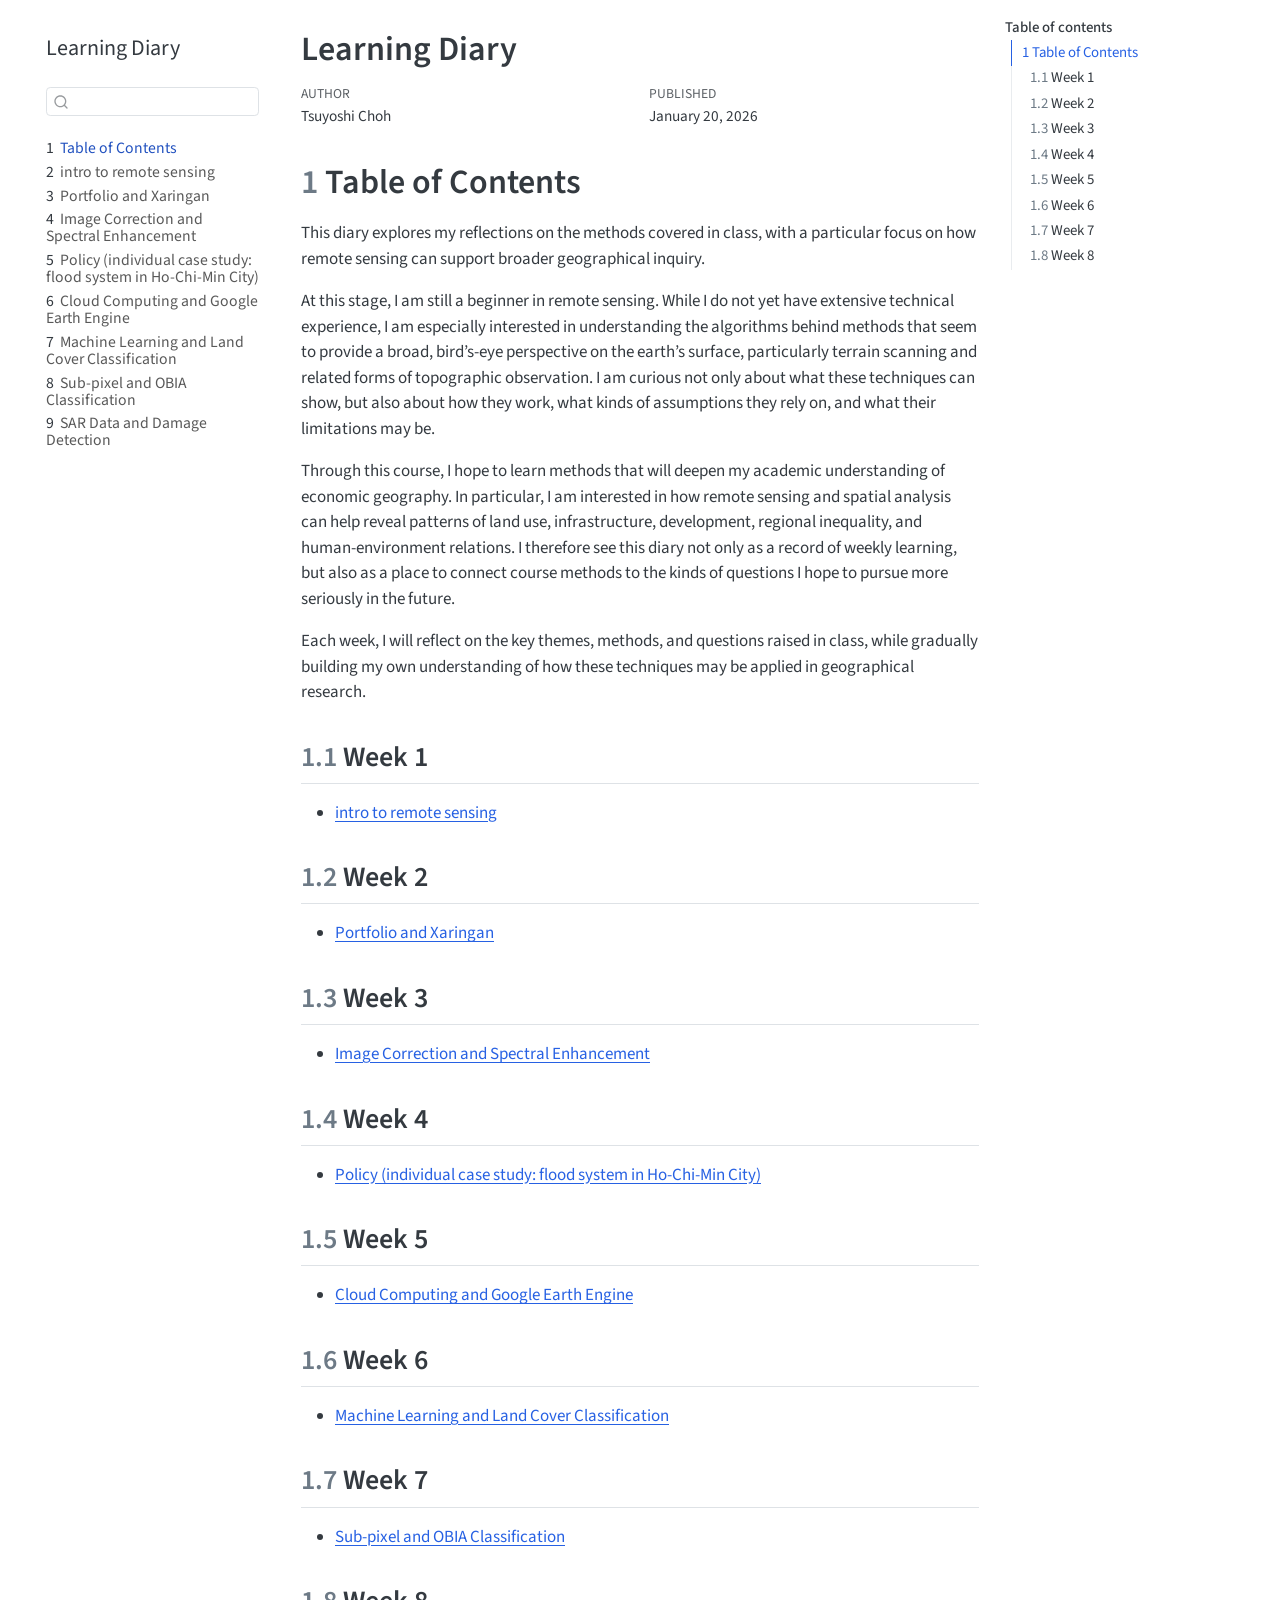
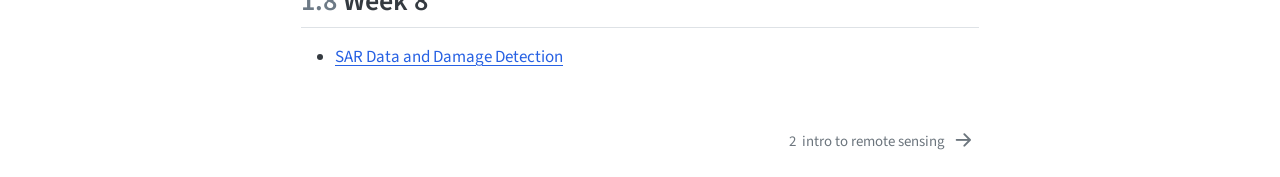
==== commit 2f5c76b1: "rendering files" ====
--- a/docs/index.html
+++ b/docs/index.html
@@ -118,49 +118,49 @@
         <li class="sidebar-item">
   <div class="sidebar-item-container"> 
   <a href="./week1.html" class="sidebar-item-text sidebar-link">
- <span class="menu-text"><span class="chapter-number">2</span>&nbsp; <span class="chapter-title">Satellite Data Exploration and Spectral Analysis</span></span></a>
+ <span class="menu-text"><span class="chapter-number">2</span>&nbsp; <span class="chapter-title">intro to remote sensing</span></span></a>
   </div>
 </li>
         <li class="sidebar-item">
   <div class="sidebar-item-container"> 
   <a href="./week2.html" class="sidebar-item-text sidebar-link">
- <span class="menu-text"><span class="chapter-number">3</span>&nbsp; <span class="chapter-title">Week 2: Portfolio and Presentation Tools</span></span></a>
+ <span class="menu-text"><span class="chapter-number">3</span>&nbsp; <span class="chapter-title">Portfolio and Xaringan</span></span></a>
   </div>
 </li>
         <li class="sidebar-item">
   <div class="sidebar-item-container"> 
   <a href="./week3.html" class="sidebar-item-text sidebar-link">
- <span class="menu-text"><span class="chapter-number">4</span>&nbsp; <span class="chapter-title">Learning Diary - Week 3: Remotely Sensing Cities and Environments</span></span></a>
+ <span class="menu-text"><span class="chapter-number">4</span>&nbsp; <span class="chapter-title">Image Correction and Spectral Enhancement</span></span></a>
   </div>
 </li>
         <li class="sidebar-item">
   <div class="sidebar-item-container"> 
   <a href="./week4.html" class="sidebar-item-text sidebar-link">
- <span class="menu-text"><span class="chapter-number">5</span>&nbsp; <span class="chapter-title">Learning Diary: Week 4</span></span></a>
+ <span class="menu-text"><span class="chapter-number">5</span>&nbsp; <span class="chapter-title">Policy (individual case study: flood system in Ho-Chi-Min City)</span></span></a>
   </div>
 </li>
         <li class="sidebar-item">
   <div class="sidebar-item-container"> 
   <a href="./week5.html" class="sidebar-item-text sidebar-link">
- <span class="menu-text"><span class="chapter-number">6</span>&nbsp; <span class="chapter-title">Learning Diary: Week 5</span></span></a>
+ <span class="menu-text"><span class="chapter-number">6</span>&nbsp; <span class="chapter-title">Cloud Computing and Google Earth Engine</span></span></a>
   </div>
 </li>
         <li class="sidebar-item">
   <div class="sidebar-item-container"> 
   <a href="./week6.html" class="sidebar-item-text sidebar-link">
- <span class="menu-text"><span class="chapter-number">7</span>&nbsp; <span class="chapter-title">Week 6 Learning Diary: Machine Learning and Land Cover Classification</span></span></a>
+ <span class="menu-text"><span class="chapter-number">7</span>&nbsp; <span class="chapter-title">Machine Learning and Land Cover Classification</span></span></a>
   </div>
 </li>
         <li class="sidebar-item">
   <div class="sidebar-item-container"> 
   <a href="./week7.html" class="sidebar-item-text sidebar-link">
- <span class="menu-text"><span class="chapter-number">8</span>&nbsp; <span class="chapter-title">Week 7 Learning Diary:</span></span></a>
+ <span class="menu-text"><span class="chapter-number">8</span>&nbsp; <span class="chapter-title">Sub-pixel and OBIA Classification</span></span></a>
   </div>
 </li>
         <li class="sidebar-item">
   <div class="sidebar-item-container"> 
   <a href="./week8.html" class="sidebar-item-text sidebar-link">
- <span class="menu-text"><span class="chapter-number">9</span>&nbsp; <span class="chapter-title">Learning Diary - Week 8: SAR</span></span></a>
+ <span class="menu-text"><span class="chapter-number">9</span>&nbsp; <span class="chapter-title">SAR Data and Damage Detection</span></span></a>
   </div>
 </li>
     </ul>
@@ -230,49 +230,49 @@
 <section id="week-1" class="level2" data-number="1.1">
 <h2 data-number="1.1" class="anchored" data-anchor-id="week-1"><span class="header-section-number">1.1</span> Week 1</h2>
 <ul>
-<li><a href="Week1.qmd">Introduction to Remote Sensing</a></li>
+<li><a href="https://tsuyochan0082.github.io/CASA0023/week1.html">intro to remote sensing</a></li>
 </ul>
 </section>
 <section id="week-2" class="level2" data-number="1.2">
 <h2 data-number="1.2" class="anchored" data-anchor-id="week-2"><span class="header-section-number">1.2</span> Week 2</h2>
 <ul>
-<li><a href="Week2.qmd">Quarto Books and Xaringan Presentations</a></li>
+<li><a href="https://tsuyochan0082.github.io/CASA0023/week2.html">Portfolio and Xaringan</a></li>
 </ul>
 </section>
 <section id="week-3" class="level2" data-number="1.3">
 <h2 data-number="1.3" class="anchored" data-anchor-id="week-3"><span class="header-section-number">1.3</span> Week 3</h2>
 <ul>
-<li><a href="Week3.qmd">Corrections and Enhancements</a></li>
+<li><a href="https://tsuyochan0082.github.io/CASA0023/week3.html">Image Correction and Spectral Enhancement</a></li>
 </ul>
 </section>
 <section id="week-4" class="level2" data-number="1.4">
 <h2 data-number="1.4" class="anchored" data-anchor-id="week-4"><span class="header-section-number">1.4</span> Week 4</h2>
 <ul>
-<li><a href="Week4.qmd">Project Case Study</a></li>
+<li><a href="https://tsuyochan0082.github.io/CASA0023/week4.html">Policy (individual case study: flood system in Ho-Chi-Min City)</a></li>
 </ul>
 </section>
 <section id="week-5" class="level2" data-number="1.5">
 <h2 data-number="1.5" class="anchored" data-anchor-id="week-5"><span class="header-section-number">1.5</span> Week 5</h2>
 <ul>
-<li><a href="Week5.qmd">Introduction to Google Earth Engine</a></li>
+<li><a href="https://tsuyochan0082.github.io/CASA0023/week5.html">Cloud Computing and Google Earth Engine</a></li>
 </ul>
 </section>
 <section id="week-6" class="level2" data-number="1.6">
 <h2 data-number="1.6" class="anchored" data-anchor-id="week-6"><span class="header-section-number">1.6</span> Week 6</h2>
 <ul>
-<li><a href="Week6.qmd">Remote Sensing and Machine Learning</a></li>
+<li><a href="https://tsuyochan0082.github.io/CASA0023/week6.html">Machine Learning and Land Cover Classification</a></li>
 </ul>
 </section>
 <section id="week-7" class="level2" data-number="1.7">
 <h2 data-number="1.7" class="anchored" data-anchor-id="week-7"><span class="header-section-number">1.7</span> Week 7</h2>
 <ul>
-<li><a href="Week7.qmd">Sub-Pixel and OBIA Classification</a></li>
+<li><a href="https://tsuyochan0082.github.io/CASA0023/week7.html">Sub-pixel and OBIA Classification</a></li>
 </ul>
 </section>
 <section id="week-8" class="level2" data-number="1.8">
 <h2 data-number="1.8" class="anchored" data-anchor-id="week-8"><span class="header-section-number">1.8</span> Week 8</h2>
 <ul>
-<li><a href="Week8.qmd">SAR Damage Detection</a></li>
+<li><a href="https://tsuyochan0082.github.io/CASA0023/week8.html">SAR Data and Damage Detection</a></li>
 </ul>
 
 
@@ -684,8 +684,8 @@
   <div class="nav-page nav-page-previous">
   </div>
   <div class="nav-page nav-page-next">
-      <a href="./week1.html" class="pagination-link" aria-label="Satellite Data Exploration and Spectral Analysis">
-        <span class="nav-page-text"><span class="chapter-number">2</span>&nbsp; <span class="chapter-title">Satellite Data Exploration and Spectral Analysis</span></span> <i class="bi bi-arrow-right-short"></i>
+      <a href="./week1.html" class="pagination-link" aria-label="intro to remote sensing">
+        <span class="nav-page-text"><span class="chapter-number">2</span>&nbsp; <span class="chapter-title">intro to remote sensing</span></span> <i class="bi bi-arrow-right-short"></i>
       </a>
   </div>
 </nav>
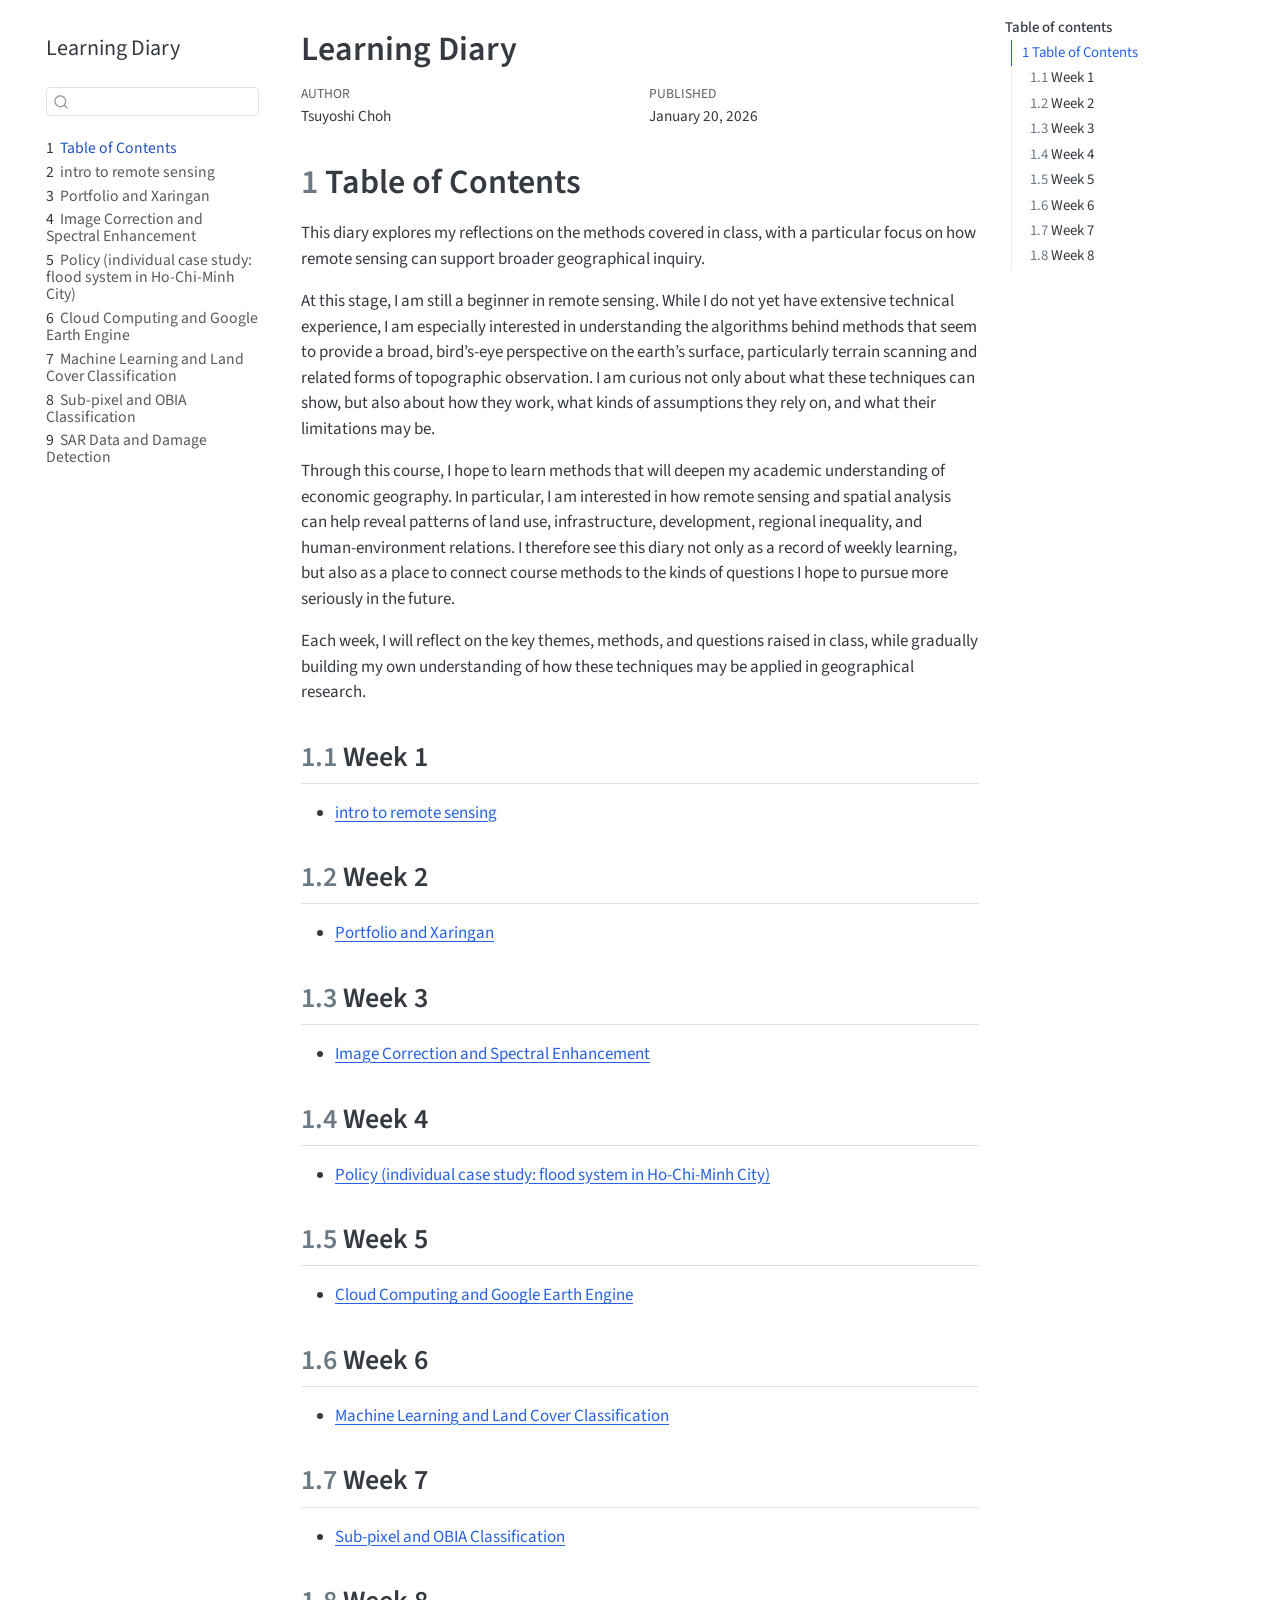
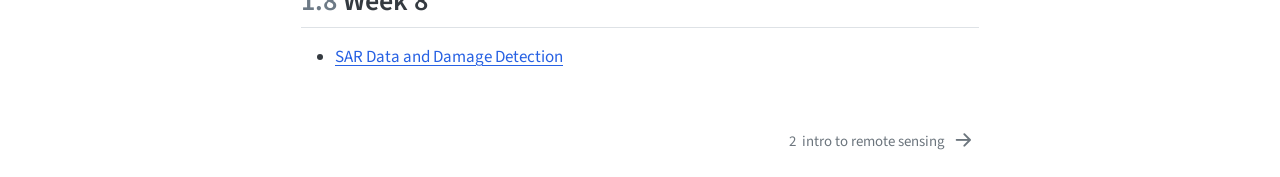
==== commit bf8d994a: "highlight some important sentence for me" ====
--- a/docs/index.html
+++ b/docs/index.html
@@ -136,7 +136,7 @@
         <li class="sidebar-item">
   <div class="sidebar-item-container"> 
   <a href="./week4.html" class="sidebar-item-text sidebar-link">
- <span class="menu-text"><span class="chapter-number">5</span>&nbsp; <span class="chapter-title">Policy (individual case study: flood system in Ho-Chi-Min City)</span></span></a>
+ <span class="menu-text"><span class="chapter-number">5</span>&nbsp; <span class="chapter-title">Policy (individual case study: flood system in Ho-Chi-Minh City)</span></span></a>
   </div>
 </li>
         <li class="sidebar-item">
@@ -248,7 +248,7 @@
 <section id="week-4" class="level2" data-number="1.4">
 <h2 data-number="1.4" class="anchored" data-anchor-id="week-4"><span class="header-section-number">1.4</span> Week 4</h2>
 <ul>
-<li><a href="https://tsuyochan0082.github.io/CASA0023/week4.html">Policy (individual case study: flood system in Ho-Chi-Min City)</a></li>
+<li><a href="https://tsuyochan0082.github.io/CASA0023/week4.html">Policy (individual case study: flood system in Ho-Chi-Minh City)</a></li>
 </ul>
 </section>
 <section id="week-5" class="level2" data-number="1.5">
